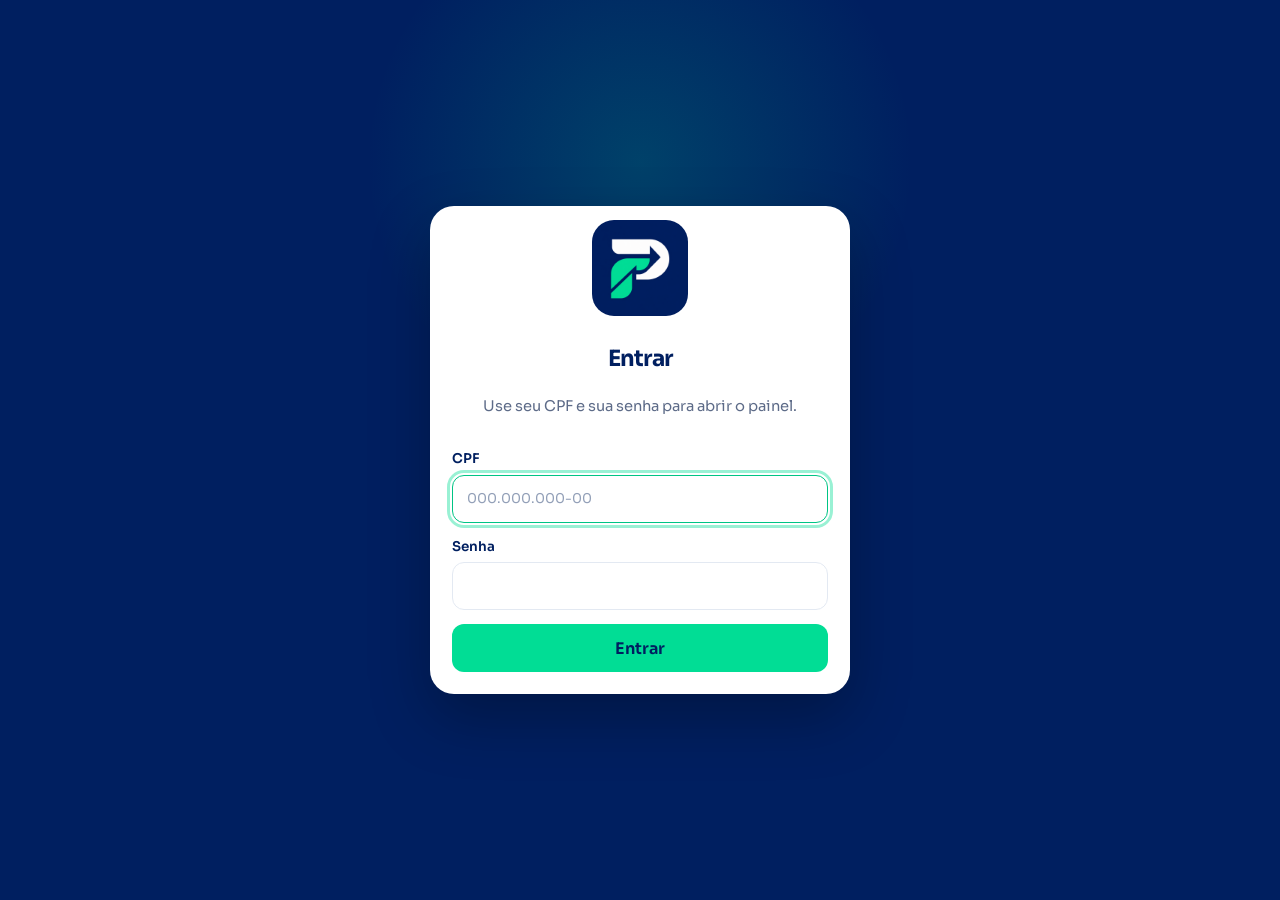
==== login.html @ 8d8ce46a "Exige login com CPF e senha antes de abrir o painel. Co-authored-by: Cursor <cursoragent@cursor.com>" ====
<!DOCTYPE html>
<html lang="pt-BR">
<head>
  <meta charset="UTF-8">
  <meta name="viewport" content="width=device-width, initial-scale=1, viewport-fit=cover">
  <meta name="theme-color" content="#001F60">
  <meta name="description" content="Entre com CPF e senha para acessar o profTech Financeiro.">
  <meta name="robots" content="noindex">
  <meta name="apple-mobile-web-app-capable" content="yes">
  <meta name="mobile-web-app-capable" content="yes">
  <meta name="apple-mobile-web-app-title" content="profTech">
  <title>Entrar · profTech Financeiro</title>
  <link rel="icon" href="assets/icons/favicon-32.png" sizes="32x32" type="image/png">
  <link rel="apple-touch-icon" href="assets/icons/apple-touch-icon.png">
  <link rel="manifest" href="manifest.json">
  <link rel="stylesheet" href="css/app.css?v=8">
</head>
<body class="pagina-login">
  <main class="login">
    <form class="login-card formulario" id="form-login" novalidate>
      <img class="login-marca" src="assets/emblema.png" alt="Emblema profTech">
      <h1 id="login-titulo">Entrar</h1>
      <p class="login-intro" id="login-intro">Use seu CPF e sua senha para abrir o painel.</p>

      <label class="campo">
        <span>CPF</span>
        <input id="login-cpf" name="cpf" inputmode="numeric" autocomplete="username" maxlength="14" placeholder="000.000.000-00" required>
      </label>

      <label class="campo">
        <span>Senha</span>
        <input id="login-senha" name="senha" type="password" autocomplete="current-password" maxlength="72" required>
      </label>

      <p class="erro" id="login-erro" role="alert" hidden></p>
      <button type="submit" class="principal" id="login-enviar">Entrar</button>
    </form>
  </main>
  <script src="js/login.js?v=8"></script>
</body>
</html>
---- css/app.css ----
@font-face {
  font-family: "Sora";
  font-style: normal;
  font-weight: 100 800;
  font-display: swap;
  src: url("../assets/fonts/sora-latin.woff2") format("woff2");
}

:root {
  --navy: #001f60;
  --navy-deep: #001448;
  --mint: #01dd95;
  --mint-ink: #007a52;
  --rose: #e11d48;
  --rose-ink: #be123c;
  --bg: #eef2f8;
  --card: #ffffff;
  --ink: #071533;
  --muted: #5d6b88;
  --line: #e3e9f2;
  --shadow: 0 14px 34px rgba(0, 31, 96, 0.08);
  --radius: 22px;
  --font: "Sora", "Segoe UI", sans-serif;
}

* { box-sizing: border-box; }

[hidden] { display: none !important; }

html { scroll-behavior: smooth; }

html:has(#splash) { overflow: hidden; }

body {
  margin: 0;
  min-height: 100vh;
  background: var(--bg);
  color: var(--ink);
  font-family: var(--font);
  font-size: 16px;
  line-height: 1.45;
}

button, input { font: inherit; color: inherit; }

button { cursor: pointer; }

img { display: block; max-width: 100%; }

::selection {
  background: var(--mint);
  color: var(--navy);
}

:focus-visible {
  outline: 3px solid var(--navy);
  outline-offset: 2px;
}

.topbar :focus-visible,
.splash :focus-visible,
.dialogo :focus-visible {
  outline-color: var(--mint);
}

.sr {
  position: absolute;
  width: 1px;
  height: 1px;
  padding: 0;
  margin: -1px;
  overflow: hidden;
  clip: rect(0, 0, 0, 0);
  white-space: nowrap;
  border: 0;
}

.pular {
  position: absolute;
  left: 12px;
  top: -48px;
  z-index: 90;
  background: #fff;
  color: var(--navy);
  padding: 8px 12px;
  border-radius: 10px;
  font-weight: 600;
  text-decoration: none;
}

.pular:focus { top: 12px; }

.splash {
  position: fixed;
  inset: 0;
  z-index: 80;
  display: flex;
  flex-direction: column;
  align-items: center;
  justify-content: center;
  padding: env(safe-area-inset-top) 24px env(safe-area-inset-bottom);
  background:
    radial-gradient(circle at 50% 42%, rgba(1, 221, 149, 0.16), transparent 26%),
    var(--navy);
  transition: opacity 0.45s ease, visibility 0.45s ease;
}

.splash.saindo {
  opacity: 0;
  visibility: hidden;
  pointer-events: none;
}

.splash-logo {
  width: min(280px, 70vw);
  height: auto;
  animation: surgir 0.5s ease both;
}

.splash-nome {
  margin: 22px 0 0;
  color: rgba(255, 255, 255, 0.88);
  font-size: 0.95rem;
  font-weight: 500;
  letter-spacing: 0.04em;
}

.loader {
  width: min(168px, 46vw);
  height: 4px;
  margin-top: 28px;
  border-radius: 99px;
  background: rgba(255, 255, 255, 0.16);
  overflow: hidden;
}

.loader span {
  display: block;
  width: 42%;
  height: 100%;
  border-radius: inherit;
  background: var(--mint);
  animation: carga 1.05s ease-in-out infinite;
}

.sem-js {
  position: relative;
  z-index: 81;
  margin: 0;
  padding: 18px;
  text-align: center;
  color: #fff;
}

@keyframes surgir {
  from { opacity: 0; transform: translateY(8px); }
  to { opacity: 1; transform: none; }
}

@keyframes carga {
  0% { transform: translateX(-120%); }
  100% { transform: translateX(280%); }
}

.topbar {
  position: relative;
  display: grid;
  grid-template-columns: 1fr auto;
  grid-template-areas:
    "marca instalar"
    "mes mes";
  gap: 12px 16px;
  align-items: center;
  padding: calc(14px + env(safe-area-inset-top)) 20px 16px;
  background:
    radial-gradient(900px 160px at 100% -20%, rgba(1, 221, 149, 0.2), transparent 46%),
    var(--navy);
  color: #fff;
}

.topbar::after {
  content: "";
  position: absolute;
  left: 0;
  right: 0;
  bottom: 0;
  height: 3px;
  background: var(--mint);
}

.marca {
  grid-area: marca;
  display: flex;
  align-items: center;
  gap: 12px;
  min-width: 0;
}

.marca img {
  width: 52px;
  height: 52px;
  flex: 0 0 auto;
  border-radius: 14px;
  background: var(--navy);
}

.marca h1 {
  margin: 0;
  font-size: clamp(1rem, 2.4vw, 1.35rem);
  font-weight: 600;
  letter-spacing: -0.03em;
  line-height: 1.15;
}

.marca p {
  margin: 3px 0 0;
  color: rgba(255, 255, 255, 0.72);
  font-size: 0.78rem;
}

.mes-nav {
  grid-area: mes;
  display: flex;
  align-items: center;
  justify-content: center;
  gap: 6px;
}

.mes-nav button {
  width: 44px;
  height: 44px;
  display: grid;
  place-items: center;
  border-radius: 12px;
  border: 1px solid rgba(255, 255, 255, 0.16);
  background: rgba(255, 255, 255, 0.06);
  color: #fff;
}

.mes-nav button:hover { background: rgba(255, 255, 255, 0.14); }

.mes-escolha {
  position: relative;
  min-width: 11.5rem;
  min-height: 44px;
  display: grid;
  place-items: center;
  padding: 0 8px;
  border-radius: 12px;
}

.mes-rotulo {
  font-weight: 600;
  text-align: center;
  pointer-events: none;
}

.mes-escolha input {
  position: absolute;
  inset: 0;
  width: 100%;
  height: 100%;
  opacity: 0;
  cursor: pointer;
  border: 0;
}

.mes-escolha:hover { background: rgba(255, 255, 255, 0.06); }

.mes-nav.claro button {
  border-color: var(--line);
  background: #f3f6fb;
  color: var(--navy);
}

.mes-nav.claro button:hover { background: #e7edf6; }

.mes-nav.claro .mes-rotulo { color: var(--navy); }

.mes-nav.claro .mes-escolha:hover { background: transparent; }

.abas {
  display: none;
  grid-area: abas;
  gap: 4px;
  padding: 4px;
  border-radius: 14px;
  background: rgba(255, 255, 255, 0.08);
}

.abas button {
  min-height: 40px;
  padding: 8px 14px;
  border: 0;
  border-radius: 10px;
  background: transparent;
  color: rgba(255, 255, 255, 0.78);
  font-weight: 650;
}

.abas button.ativo {
  background: var(--mint);
  color: var(--navy);
}

body.na-relatorio .topbar .mes-nav { display: none; }

.acoes-topo {
  grid-area: instalar;
  display: flex;
  justify-content: flex-end;
  align-items: center;
  gap: 8px;
}

.instalar {
  justify-self: end;
  min-height: 40px;
  padding: 8px 14px;
  border-radius: 999px;
  border: 1px solid rgba(1, 221, 149, 0.75);
  background: transparent;
  color: var(--mint);
  font-size: 0.86rem;
  font-weight: 600;
}

.instalar:hover,
.sair:hover { background: rgba(1, 221, 149, 0.12); }

.sair {
  min-height: 40px;
  padding: 8px 14px;
  border-radius: 999px;
  border: 1px solid rgba(255, 255, 255, 0.35);
  background: transparent;
  color: #fff;
  font-size: 0.86rem;
  font-weight: 600;
}

.pagina-login {
  min-height: 100vh;
  background:
    radial-gradient(circle at 50% 18%, rgba(1, 221, 149, 0.18), transparent 28%),
    var(--navy);
}

.login {
  min-height: 100vh;
  display: grid;
  place-items: center;
  padding: calc(24px + env(safe-area-inset-top)) 16px calc(24px + env(safe-area-inset-bottom));
}

.login-card {
  width: min(420px, 100%);
  padding: 28px 22px 22px;
  border-radius: 24px;
  background: #fff;
  box-shadow: 0 24px 60px rgba(0, 0, 0, 0.28);
}

.login-marca {
  width: 96px;
  height: auto;
  margin: 0 auto 12px;
  border-radius: 22px;
}

.login-card h1 {
  margin: 0;
  text-align: center;
  color: var(--navy);
  font-size: 1.4rem;
  letter-spacing: -0.03em;
}

.login-intro {
  margin: 8px 0 18px;
  text-align: center;
  color: var(--muted);
  font-size: 0.92rem;
}

.login-card .principal { width: 100%; }

.login-card .formulario { padding: 0; }

.conteudo {
  width: min(1120px, calc(100% - 32px));
  margin: 24px auto 12px;
}

.relatorio-comandos {
  display: flex;
  flex-wrap: wrap;
  align-items: flex-end;
  justify-content: space-between;
  gap: 16px;
  margin-bottom: 16px;
}

.relatorio-comandos h2 {
  margin: 0;
  font-size: 1.35rem;
  letter-spacing: -0.03em;
}

.relatorio-intro {
  margin: 6px 0 0;
  color: var(--muted);
}

.relatorio-ferramentas {
  display: flex;
  flex-wrap: wrap;
  align-items: center;
  gap: 10px;
}

.item.leitura {
  grid-template-areas: "corpo valor";
}

.menu-baixo {
  display: none;
}

.resumo {
  display: grid;
  gap: 12px;
}

.stat {
  display: grid;
  grid-template-columns: 1fr auto;
  grid-template-areas:
    "rotulo valor"
    "qtd valor";
  align-items: center;
  gap: 2px 12px;
  min-height: 84px;
  padding: 16px 18px;
  background: var(--card);
  border-radius: 18px;
  box-shadow: var(--shadow);
}

.stat-rotulo {
  grid-area: rotulo;
  color: var(--muted);
  font-size: 0.78rem;
  font-weight: 600;
  letter-spacing: 0.08em;
  text-transform: uppercase;
}

.stat strong {
  grid-area: valor;
  font-size: clamp(1.25rem, 2.5vw, 1.7rem);
  font-weight: 650;
  letter-spacing: -0.04em;
  font-variant-numeric: tabular-nums;
  text-align: right;
}

.stat small {
  grid-area: qtd;
  color: var(--muted);
  font-size: 0.8rem;
}

.stat.ganhei strong { color: var(--mint-ink); }
.stat.falta strong { color: #9a6700; }
.stat.falta.tem-atraso strong { color: var(--rose-ink); }
.stat.previsao strong { color: var(--navy); }
.stat.gastei strong { color: var(--rose-ink); }

.stat.sobrou {
  background: var(--navy);
  color: #fff;
}

.stat.sobrou .stat-rotulo,
.stat.sobrou small { color: rgba(255, 255, 255, 0.72); }

.stat.sobrou strong { color: var(--mint); text-align: right; }

.stat.sobrou.negativo strong { color: #ffb3c0; }

.painel {
  display: grid;
  gap: 16px;
  margin-top: 16px;
}

.coluna-listas {
  display: grid;
  gap: 16px;
  align-content: start;
}

.grupo-opcao {
  margin: 0;
  padding: 0;
  border: 0;
}

.grupo-opcao legend {
  margin-bottom: 6px;
  padding: 0;
  color: var(--muted);
  font-size: 0.78rem;
  font-weight: 650;
}

.dica {
  margin: 0;
  color: var(--muted);
  font-size: 0.82rem;
}

.dica-lista {
  padding: 0 22px 8px;
}

.cartao {
  background: var(--card);
  border-radius: var(--radius);
  box-shadow: var(--shadow);
}

.cartao-topo {
  display: flex;
  align-items: baseline;
  justify-content: space-between;
  gap: 12px;
  padding: 20px 22px 4px;
}

.cartao-topo h2 {
  margin: 0;
  font-size: 1.08rem;
  letter-spacing: -0.03em;
}

.contagem {
  color: var(--muted);
  font-size: 0.8rem;
  font-weight: 600;
}

.formulario {
  display: grid;
  gap: 14px;
  padding: 14px 22px 22px;
}

.tipos {
  display: grid;
  grid-template-columns: 1fr 1fr;
  gap: 8px;
  padding: 5px;
  border-radius: 14px;
  background: #f3f6fb;
}

.tipos label {
  position: relative;
  display: grid;
  place-items: center;
  min-height: 44px;
  border-radius: 10px;
  color: var(--muted);
  font-weight: 600;
  cursor: pointer;
}

.tipos input {
  position: absolute;
  opacity: 0;
  inset: 0;
}

.tipos label:has(input[value="entrada"]:checked) {
  background: var(--mint);
  color: var(--navy);
}

.tipos label:has(input[value="saida"]:checked) {
  background: var(--rose);
  color: #fff;
}

.tipos label:focus-within {
  outline: 3px solid var(--navy);
  outline-offset: 2px;
}

.campo {
  display: grid;
  gap: 6px;
  color: var(--navy);
  font-size: 0.84rem;
  font-weight: 600;
}

.campo input {
  width: 100%;
  min-height: 48px;
  padding: 12px 14px;
  border: 1.5px solid var(--line);
  border-radius: 12px;
  background: #fff;
  color: var(--ink);
  font-weight: 500;
}

.campo input::placeholder { color: #93a0b8; font-weight: 400; }

.campo input:focus {
  border-color: #00c484;
  outline: 3px solid rgba(1, 221, 149, 0.4);
}

.valor-box {
  display: flex;
  align-items: center;
  gap: 8px;
  min-height: 48px;
  padding: 0 14px;
  border: 1.5px solid var(--line);
  border-radius: 12px;
  background: #fff;
}

.valor-box:focus-within {
  border-color: #00c484;
  outline: 3px solid rgba(1, 221, 149, 0.4);
}

.valor-box span {
  color: var(--muted);
  font-weight: 650;
}

.valor-box input {
  min-height: 46px;
  padding: 12px 0;
  border: 0;
  outline: none;
  background: transparent;
}

.valor-box input:focus { outline: none; }

.erro {
  margin: 0;
  color: var(--rose-ink);
  font-size: 0.86rem;
  font-weight: 600;
}

.form-acoes {
  display: flex;
  flex-wrap: wrap;
  gap: 10px;
}

.principal,
.secundario,
.perigo {
  min-height: 48px;
  padding: 12px 18px;
  border-radius: 12px;
  border: 0;
  font-weight: 650;
}

.principal {
  background: var(--mint);
  color: var(--navy);
}

.formulario.saida .principal {
  background: var(--rose);
  color: #fff;
}

.principal:hover { filter: brightness(0.97); }

.secundario {
  background: #f3f6fb;
  color: var(--navy);
}

.perigo {
  background: var(--rose);
  color: #fff;
}

.vazio {
  padding: 28px 22px 32px;
  text-align: center;
  color: var(--muted);
}

.vazio img {
  width: 72px;
  height: 72px;
  margin: 0 auto 12px;
  border-radius: 18px;
}

.vazio p { margin: 0; color: var(--ink); font-weight: 600; }

.vazio-sub {
  margin-top: 6px !important;
  color: var(--muted) !important;
  font-weight: 400 !important;
  font-size: 0.9rem;
}

.lista {
  list-style: none;
  margin: 0;
  padding: 4px 22px 12px;
}

.dia {
  margin: 0;
  padding: 16px 0 0;
  color: var(--muted);
  font-size: 0.78rem;
  font-weight: 650;
  letter-spacing: 0.02em;
}

.item {
  display: grid;
  grid-template-columns: minmax(0, 1fr) auto;
  grid-template-areas:
    "corpo valor"
    "acoes acoes";
  gap: 4px 12px;
  align-items: center;
  padding: 12px 0 14px;
  border-bottom: 1px solid var(--line);
}

.lista .item:last-child { border-bottom: 0; }

.item-corpo { grid-area: corpo; min-width: 0; }

.item-desc {
  margin: 0;
  font-weight: 600;
  overflow-wrap: anywhere;
}

.item-meta {
  display: flex;
  flex-wrap: wrap;
  gap: 6px;
  margin: 6px 0 0;
}

.selo {
  display: inline-flex;
  align-items: center;
  padding: 3px 8px;
  border-radius: 999px;
  font-size: 0.75rem;
  font-weight: 650;
}

.selo.entrada {
  background: rgba(1, 221, 149, 0.18);
  color: var(--mint-ink);
}

.selo.saida,
.selo.atraso {
  background: rgba(225, 29, 72, 0.1);
  color: var(--rose-ink);
}

.selo.pendente {
  background: rgba(154, 103, 0, 0.14);
  color: #9a6700;
}

.selo.pago {
  background: rgba(1, 221, 149, 0.18);
  color: var(--mint-ink);
}

.selo.neutro {
  background: #f3f6fb;
  color: var(--navy);
}

.item-valor {
  grid-area: valor;
  margin: 0;
  font-weight: 650;
  font-variant-numeric: tabular-nums;
  white-space: nowrap;
  text-align: right;
}

.item-valor.entrada { color: var(--mint-ink); }
.item-valor.saida { color: var(--rose-ink); }

.item-acoes {
  grid-area: acoes;
  display: flex;
  gap: 4px;
}

.acao {
  min-height: 40px;
  padding: 8px 10px;
  border: 0;
  border-radius: 10px;
  background: transparent;
  color: var(--navy);
  font-weight: 650;
}

.acao:hover { background: #f3f6fb; }

.acao-excluir { color: var(--rose-ink); }

.rodape {
  width: min(1120px, calc(100% - 32px));
  margin: 8px auto calc(28px + env(safe-area-inset-bottom));
  color: var(--muted);
  font-size: 0.82rem;
}

.rodape p { margin: 0 0 6px; }

.toast {
  position: fixed;
  left: 50%;
  bottom: calc(18px + env(safe-area-inset-bottom));
  z-index: 40;
  max-width: calc(100% - 32px);
  padding: 12px 16px;
  border-radius: 999px;
  background: var(--navy);
  color: #fff;
  font-weight: 600;
  box-shadow: var(--shadow);
  opacity: 0;
  pointer-events: none;
  transform: translateX(-50%) translateY(10px);
  transition: opacity 0.25s ease, transform 0.25s ease;
}

.toast.visivel {
  opacity: 1;
  transform: translateX(-50%) translateY(0);
}

.dialogo {
  width: min(420px, calc(100% - 32px));
  padding: 22px;
  border: 0;
  border-radius: 20px;
  color: var(--ink);
  box-shadow: var(--shadow);
}

.dialogo::backdrop { background: rgba(0, 20, 60, 0.55); }

.dialogo h3 {
  margin: 0 0 8px;
  letter-spacing: -0.03em;
}

.dialogo p {
  margin: 0 0 18px;
  overflow-wrap: anywhere;
}

.dialogo-acoes {
  display: flex;
  justify-content: flex-end;
  gap: 10px;
}

@media (max-width: 899px) {
  .app { padding-bottom: calc(74px + env(safe-area-inset-bottom)); }

  .rodape { margin-bottom: 8px; }

  .toast { bottom: calc(84px + env(safe-area-inset-bottom)); }

  .menu-baixo {
    position: fixed;
    left: 0;
    right: 0;
    bottom: 0;
    z-index: 30;
    display: grid;
    grid-template-columns: 1fr 1fr;
    gap: 4px;
    padding: 6px 10px calc(8px + env(safe-area-inset-bottom));
    background: #fff;
    border-top: 1px solid var(--line);
    box-shadow: 0 -10px 28px rgba(0, 31, 96, 0.08);
  }

  .menu-baixo button {
    display: flex;
    flex-direction: column;
    align-items: center;
    justify-content: center;
    gap: 2px;
    min-height: 52px;
    border: 0;
    border-radius: 14px;
    background: transparent;
    color: var(--muted);
    font-size: 0.72rem;
    font-weight: 650;
  }

  .menu-baixo button.ativo {
    color: var(--navy);
    background: rgba(1, 221, 149, 0.16);
  }
}

@media (max-width: 560px) {
  .marca p { display: none; }
  .marca img { width: 46px; height: 46px; }
}

@media (min-width: 720px) {
  .resumo {
    grid-template-columns: 1fr 1fr;
    gap: 16px;
  }

  .stat.sobrou { grid-column: 1 / -1; }

  .stat {
    grid-template-columns: 1fr;
    grid-template-areas:
      "rotulo"
      "valor"
      "qtd";
    align-items: start;
    min-height: 156px;
    padding: 22px;
  }

  .stat strong {
    margin-top: 14px;
    font-size: clamp(1.55rem, 2vw, 2rem);
    text-align: left;
  }

  .stat.sobrou strong { text-align: left; }

  .item {
    grid-template-columns: minmax(0, 1fr) auto auto;
    grid-template-areas: "corpo valor acoes";
    gap: 12px;
  }

  .item.leitura {
    grid-template-columns: minmax(0, 1fr) auto;
    grid-template-areas: "corpo valor";
  }
}

@media (min-width: 1100px) {
  .resumo { grid-template-columns: repeat(5, minmax(0, 1fr)); }

  .stat.sobrou { grid-column: auto; }

  .stat {
    min-height: 138px;
    padding: 16px;
  }

  .stat strong {
    margin-top: 10px;
    font-size: 1.15rem;
  }
}

@media (min-width: 900px) {
  .topbar {
    grid-template-columns: 1fr auto auto auto;
    grid-template-areas: "marca abas mes instalar";
    padding-inline: 28px;
  }

  .abas { display: flex; }

  .conteudo { margin-top: 32px; }

  .painel {
    grid-template-columns: 380px minmax(0, 1fr);
    align-items: start;
    gap: 20px;
    margin-top: 20px;
  }

  .form-cartao { position: sticky; top: 16px; }
}

@media (prefers-reduced-motion: reduce) {
  html { scroll-behavior: auto; }
  .splash,
  .toast,
  .loader span,
  .splash-logo {
    animation: none;
    transition: none;
  }
  .loader span { width: 100%; transform: none; }
}

@media print {
  .splash,
  .login,
  .form-cartao,
  .acoes-topo,
  .instalar,
  .item-acoes,
  .mes-nav button,
  .toast,
  .pular,
  .rodape,
  .menu-baixo,
  .abas,
  #imprimir { display: none !important; }

  body.imprimir-relatorio #aba-lancamentos { display: none !important; }

  body.imprimir-relatorio #aba-relatorios { display: block !important; }

  .app { padding-bottom: 0 !important; }

  .topbar {
    position: static;
    color: #000;
    background: #fff;
  }

  .marca p,
  .mes-rotulo { color: #000; }

  body { background: #fff; }

  .stat,
  .cartao { box-shadow: none; border: 1px solid #ccc; }

  .stat.sobrou {
    background: #fff;
    color: #000;
  }

  .stat.sobrou .stat-rotulo,
  .stat.sobrou small,
  .stat.sobrou strong { color: #000; }
}
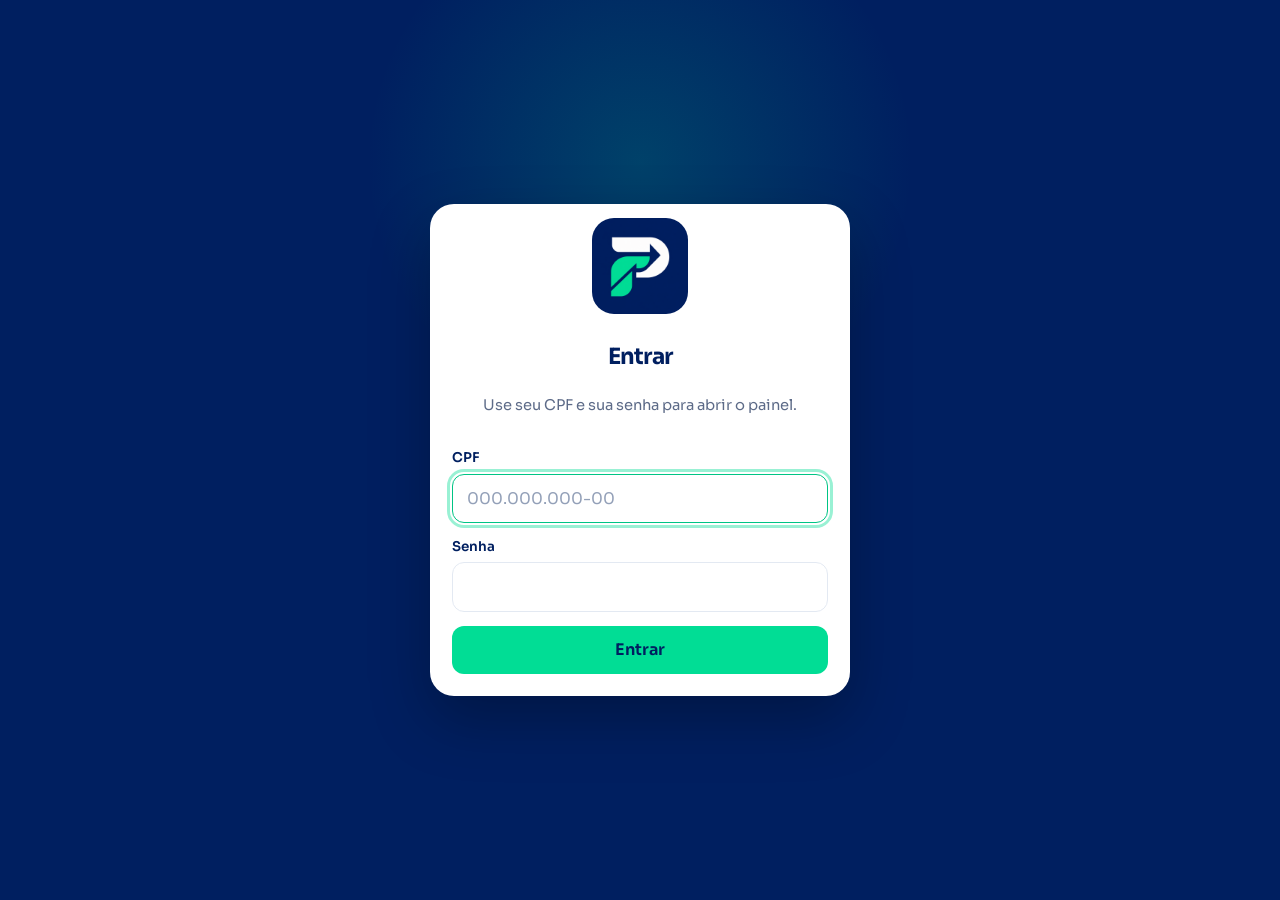
==== commit 81ed874a: "Deixa o celular sem zoom, com o botão de lançamento só no ícone, e separa entradas e saídas no relat" ====
--- a/login.html
+++ b/login.html
@@ -2,7 +2,7 @@
 <html lang="pt-BR">
 <head>
   <meta charset="UTF-8">
-  <meta name="viewport" content="width=device-width, initial-scale=1, viewport-fit=cover">
+  <meta name="viewport" content="width=device-width, initial-scale=1, maximum-scale=1, user-scalable=no, viewport-fit=cover">
   <meta name="theme-color" content="#001F60">
   <meta name="description" content="Entre com CPF e senha para acessar o profTech Financeiro.">
   <meta name="robots" content="noindex">
@@ -13,7 +13,7 @@
   <link rel="icon" href="assets/icons/favicon-32.png" sizes="32x32" type="image/png">
   <link rel="apple-touch-icon" href="assets/icons/apple-touch-icon.png">
   <link rel="manifest" href="manifest.json">
-  <link rel="stylesheet" href="css/app.css?v=8">
+  <link rel="stylesheet" href="css/app.css?v=10">
 </head>
 <body class="pagina-login">
   <main class="login">
@@ -36,6 +36,6 @@
       <button type="submit" class="principal" id="login-enviar">Entrar</button>
     </form>
   </main>
-  <script src="js/login.js?v=8"></script>
+  <script src="js/login.js?v=9"></script>
 </body>
 </html>
--- a/css/app.css
+++ b/css/app.css
@@ -27,7 +27,7 @@
 
 [hidden] { display: none !important; }
 
-html { scroll-behavior: smooth; }
+html { scroll-behavior: smooth; touch-action: manipulation; }
 
 html:has(#splash) { overflow: hidden; }
 
@@ -41,7 +41,7 @@
   line-height: 1.45;
 }
 
-button, input { font: inherit; color: inherit; }
+button, input { font: inherit; color: inherit; font-size: 16px; }
 
 button { cursor: pointer; }
 
@@ -493,6 +493,11 @@
   display: grid;
   gap: 16px;
   margin-top: 16px;
+}
+
+.abrir-lancamento,
+.fechar-modal {
+  display: none;
 }
 
 .coluna-listas {
@@ -886,6 +891,10 @@
   overflow-wrap: anywhere;
 }
 
+.lista-entradas h2 { color: var(--mint-ink); }
+
+.lista-saidas h2 { color: var(--rose); }
+
 .dialogo-acoes {
   display: flex;
   justify-content: flex-end;
@@ -893,6 +902,51 @@
 }
 
 @media (max-width: 899px) {
+  .abrir-lancamento {
+    display: grid;
+    place-items: center;
+    position: fixed;
+    right: 16px;
+    bottom: calc(86px + env(safe-area-inset-bottom));
+    z-index: 40;
+    width: 58px;
+    height: 58px;
+    padding: 0;
+    border: 0;
+    border-radius: 50%;
+    background: var(--mint);
+    color: var(--navy);
+    box-shadow: 0 12px 28px rgba(0, 31, 96, 0.28);
+  }
+
+  .fechar-modal {
+    display: inline-flex;
+    align-items: center;
+    min-height: 36px;
+    padding: 6px 12px;
+    border: 0;
+    border-radius: 999px;
+    background: #f3f6fb;
+    color: var(--navy);
+    font-size: 0.82rem;
+    font-weight: 700;
+  }
+
+  .modal-lancamento {
+    width: min(440px, calc(100% - 20px));
+    max-height: calc(100dvh - 24px);
+    padding: 0;
+    border: 0;
+    border-radius: 22px;
+    background: transparent;
+    color: inherit;
+    overflow: auto;
+  }
+
+  .modal-lancamento::backdrop {
+    background: rgba(0, 20, 60, 0.55);
+  }
+
   .app { padding-bottom: calc(74px + env(safe-area-inset-bottom)); }
 
   .rodape { margin-bottom: 8px; }
@@ -1014,6 +1068,20 @@
   }
 
   .form-cartao { position: sticky; top: 16px; }
+
+  dialog.modal-lancamento {
+    display: block;
+    position: static;
+    width: auto;
+    max-width: none;
+    max-height: none;
+    margin: 0;
+    padding: 0;
+    border: 0;
+    background: transparent;
+    overflow: visible;
+    color: inherit;
+  }
 }
 
 @media (prefers-reduced-motion: reduce) {
@@ -1032,6 +1100,8 @@
   .splash,
   .login,
   .form-cartao,
+  .abrir-lancamento,
+  .fechar-modal,
   .acoes-topo,
   .instalar,
   .item-acoes,
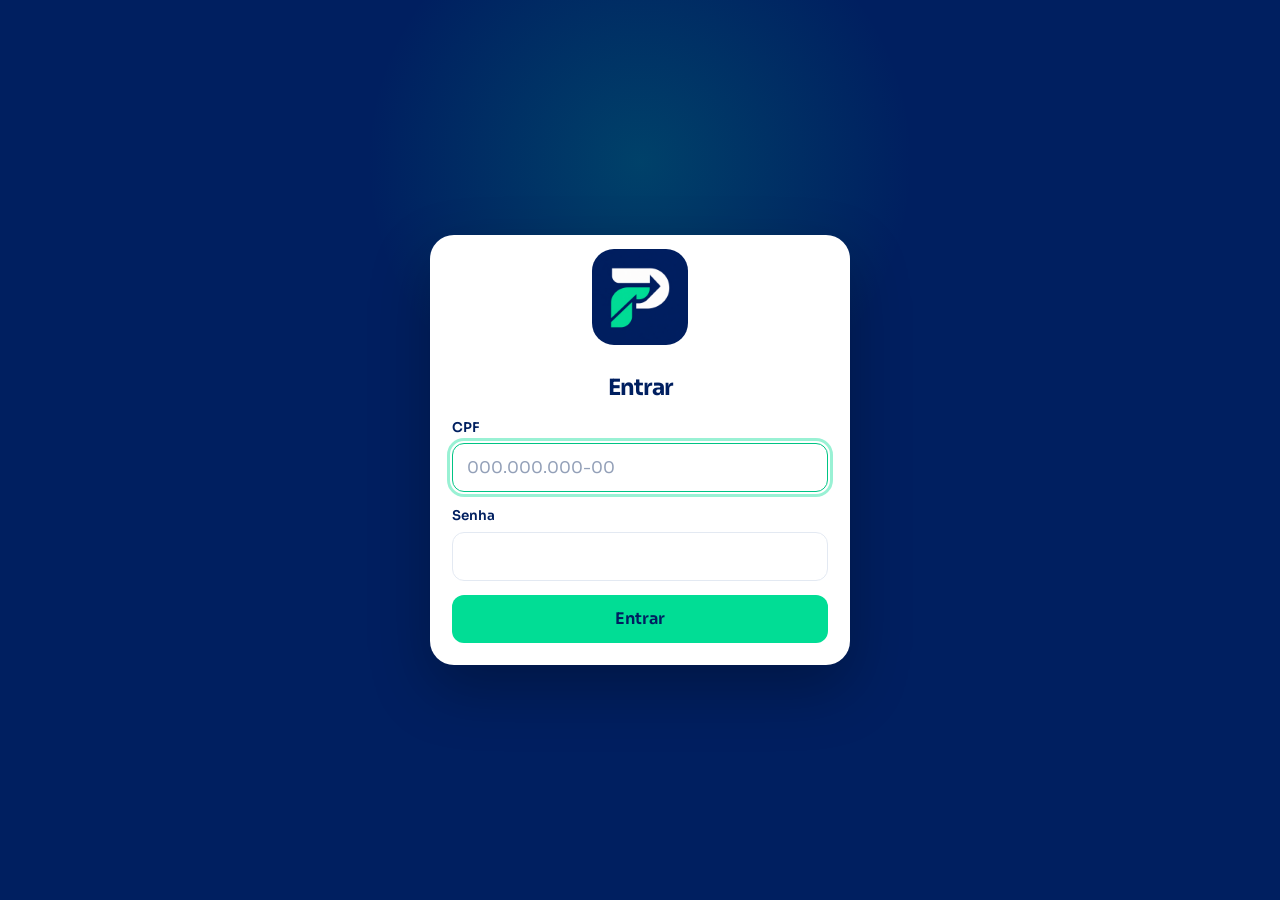
==== commit 9761b07a: "Organiza o menu, vincula clientes aos lançamentos e separa entradas e saídas no relatório. Co-author" ====
--- a/login.html
+++ b/login.html
@@ -13,14 +13,13 @@
   <link rel="icon" href="assets/icons/favicon-32.png" sizes="32x32" type="image/png">
   <link rel="apple-touch-icon" href="assets/icons/apple-touch-icon.png">
   <link rel="manifest" href="manifest.json">
-  <link rel="stylesheet" href="css/app.css?v=10">
+  <link rel="stylesheet" href="css/app.css?v=21">
 </head>
 <body class="pagina-login">
   <main class="login">
     <form class="login-card formulario" id="form-login" novalidate>
       <img class="login-marca" src="assets/emblema.png" alt="Emblema profTech">
       <h1 id="login-titulo">Entrar</h1>
-      <p class="login-intro" id="login-intro">Use seu CPF e sua senha para abrir o painel.</p>
 
       <label class="campo">
         <span>CPF</span>
@@ -36,6 +35,7 @@
       <button type="submit" class="principal" id="login-enviar">Entrar</button>
     </form>
   </main>
+  <script src="js/atualizar.js?v=1"></script>
   <script src="js/login.js?v=9"></script>
 </body>
 </html>
--- a/css/app.css
+++ b/css/app.css
@@ -303,7 +303,7 @@
   color: var(--navy);
 }
 
-body.na-relatorio .topbar .mes-nav { display: none; }
+body.sem-mes .topbar .mes-nav { display: none; }
 
 .acoes-topo {
   grid-area: instalar;
@@ -376,13 +376,6 @@
   letter-spacing: -0.03em;
 }
 
-.login-intro {
-  margin: 8px 0 18px;
-  text-align: center;
-  color: var(--muted);
-  font-size: 0.92rem;
-}
-
 .login-card .principal { width: 100%; }
 
 .login-card .formulario { padding: 0; }
@@ -407,11 +400,6 @@
   letter-spacing: -0.03em;
 }
 
-.relatorio-intro {
-  margin: 6px 0 0;
-  color: var(--muted);
-}
-
 .relatorio-ferramentas {
   display: flex;
   flex-wrap: wrap;
@@ -423,9 +411,171 @@
   grid-template-areas: "corpo valor";
 }
 
-.menu-baixo {
+.menu-lateral {
+  position: fixed;
+  left: 0;
+  right: 0;
+  bottom: 0;
+  z-index: 30;
+  background: #fff;
+  border-top: 1px solid var(--line);
+  box-shadow: 0 -10px 28px rgba(0, 31, 96, 0.08);
+  padding: 6px 8px calc(8px + env(safe-area-inset-bottom));
+}
+
+.marca-lateral { display: none; }
+
+.menu-principal {
+  display: flex;
+  gap: 4px;
+  overflow-x: auto;
+  scrollbar-width: none;
+}
+
+.menu-principal::-webkit-scrollbar { display: none; }
+
+.menu-principal button {
+  flex: 0 0 86px;
+  display: flex;
+  flex-direction: column;
+  align-items: center;
+  justify-content: center;
+  gap: 2px;
+  min-height: 52px;
+  padding: 4px;
+  border: 0;
+  border-radius: 14px;
+  background: transparent;
+  color: var(--muted);
+  font-size: 0.72rem;
+  font-weight: 650;
+  line-height: 1.15;
+  text-align: center;
+}
+
+.menu-principal button.ativo {
+  color: var(--navy);
+  background: rgba(1, 221, 149, 0.16);
+}
+
+.menu-principal .item-sair { display: none; }
+
+.abrir-menu,
+.fechar-menu {
   display: none;
-}
+  place-items: center;
+  width: 44px;
+  height: 44px;
+  padding: 0;
+  border-radius: 12px;
+  border: 1px solid rgba(255, 255, 255, 0.16);
+  background: rgba(255, 255, 255, 0.06);
+  color: #fff;
+}
+
+.abrir-menu { grid-area: menu; }
+
+.lista-comandos {
+  display: flex;
+  flex-wrap: wrap;
+  align-items: center;
+  justify-content: space-between;
+  gap: 10px;
+  padding: 16px 18px 0;
+}
+
+.filtros {
+  display: flex;
+  flex-wrap: wrap;
+  gap: 8px;
+}
+
+.filtros select {
+  min-height: 42px;
+  padding: 0 12px;
+  border: 1px solid var(--line);
+  border-radius: 12px;
+  background: #f3f6fb;
+  color: var(--navy);
+  font: inherit;
+  font-size: 16px;
+  font-weight: 650;
+}
+
+.abrir-desk {
+  display: none;
+  align-items: center;
+  min-height: 42px;
+  padding: 0 16px;
+  border: 0;
+  border-radius: 12px;
+  background: var(--mint);
+  color: var(--navy);
+  font-weight: 700;
+}
+
+.busca-cliente {
+  flex: 1;
+  min-width: min(100%, 220px);
+}
+
+.busca-cliente input {
+  width: 100%;
+  min-height: 42px;
+  padding: 0 12px;
+  border: 1px solid var(--line);
+  border-radius: 12px;
+  background: #f3f6fb;
+  color: var(--navy);
+  font: inherit;
+  font-size: 16px;
+}
+
+.abrir-cliente {
+  display: inline-flex;
+  align-items: center;
+  justify-content: center;
+  min-height: 42px;
+  padding: 0 16px;
+  border: 0;
+  border-radius: 12px;
+  background: var(--mint);
+  color: var(--navy);
+  font-weight: 700;
+  white-space: nowrap;
+}
+
+.fechar-modal {
+  display: inline-flex;
+  align-items: center;
+  min-height: 36px;
+  padding: 6px 12px;
+  border: 0;
+  border-radius: 999px;
+  background: #f3f6fb;
+  color: var(--navy);
+  font-size: 0.82rem;
+  font-weight: 700;
+}
+
+.modal-lancamento {
+  width: min(440px, calc(100% - 20px));
+  max-height: calc(100dvh - 24px);
+  padding: 0;
+  border: 0;
+  border-radius: 22px;
+  background: transparent;
+  color: inherit;
+  overflow: auto;
+}
+
+.modal-lancamento::backdrop {
+  background: rgba(0, 20, 60, 0.55);
+}
+
+.app { padding-bottom: calc(74px + env(safe-area-inset-bottom)); }
+
+.toast { bottom: calc(84px + env(safe-area-inset-bottom)); }
 
 .resumo {
   display: grid;
@@ -489,14 +639,15 @@
 
 .stat.sobrou.negativo strong { color: #ffb3c0; }
 
-.painel {
-  display: grid;
-  gap: 16px;
-  margin-top: 16px;
-}
-
-.abrir-lancamento,
-.fechar-modal {
+.item-cliente {
+  margin: 2px 0 0;
+  color: var(--navy);
+  font-size: 0.84rem;
+  font-weight: 650;
+}
+
+
+.abrir-lancamento {
   display: none;
 }
 
@@ -518,16 +669,6 @@
   color: var(--muted);
   font-size: 0.78rem;
   font-weight: 650;
-}
-
-.dica {
-  margin: 0;
-  color: var(--muted);
-  font-size: 0.82rem;
-}
-
-.dica-lista {
-  padding: 0 22px 8px;
 }
 
 .cartao {
@@ -611,7 +752,8 @@
   font-weight: 600;
 }
 
-.campo input {
+.campo input,
+.campo select {
   width: 100%;
   min-height: 48px;
   padding: 12px 14px;
@@ -624,7 +766,8 @@
 
 .campo input::placeholder { color: #93a0b8; font-weight: 400; }
 
-.campo input:focus {
+.campo input:focus,
+.campo select:focus {
   border-color: #00c484;
   outline: 3px solid rgba(1, 221, 149, 0.4);
 }
@@ -720,13 +863,6 @@
 
 .vazio p { margin: 0; color: var(--ink); font-weight: 600; }
 
-.vazio-sub {
-  margin-top: 6px !important;
-  color: var(--muted) !important;
-  font-weight: 400 !important;
-  font-size: 0.9rem;
-}
-
 .lista {
   list-style: none;
   margin: 0;
@@ -837,15 +973,6 @@
 .acao:hover { background: #f3f6fb; }
 
 .acao-excluir { color: var(--rose-ink); }
-
-.rodape {
-  width: min(1120px, calc(100% - 32px));
-  margin: 8px auto calc(28px + env(safe-area-inset-bottom));
-  color: var(--muted);
-  font-size: 0.82rem;
-}
-
-.rodape p { margin: 0 0 6px; }
 
 .toast {
   position: fixed;
@@ -891,6 +1018,58 @@
   overflow-wrap: anywhere;
 }
 
+.puxar {
+  position: fixed;
+  z-index: 90;
+  top: calc(12px + env(safe-area-inset-top));
+  left: 50%;
+  transform: translateX(-50%);
+  display: flex;
+  align-items: center;
+  margin: 0;
+  padding: 8px 14px;
+  border-radius: 999px;
+  background: #fff;
+  color: var(--navy);
+  font-size: 0.9rem;
+  font-weight: 700;
+  line-height: 1.2;
+  pointer-events: none;
+  box-shadow: 0 10px 24px rgba(0, 31, 96, 0.22);
+}
+
+.puxar.pronto { background: var(--mint); }
+
+.filtro-relatorio {
+  display: grid;
+  grid-template-columns: 1fr 1fr;
+  gap: 10px;
+  margin: 16px 0;
+}
+
+.filtro-relatorio button {
+  min-height: 48px;
+  padding: 10px 16px;
+  border: 1px solid var(--line);
+  border-radius: 14px;
+  background: #fff;
+  color: var(--navy);
+  font-weight: 700;
+}
+
+.filtro-relatorio button.ativo {
+  border-color: transparent;
+  background: var(--mint);
+  color: var(--navy);
+}
+
+#rel-filtro-saida.ativo {
+  background: var(--rose);
+  color: #fff;
+}
+
+.filtro-oculto { display: none; }
+
 .lista-entradas h2 { color: var(--mint-ink); }
 
 .lista-saidas h2 { color: var(--rose); }
@@ -918,75 +1097,6 @@
     color: var(--navy);
     box-shadow: 0 12px 28px rgba(0, 31, 96, 0.28);
   }
-
-  .fechar-modal {
-    display: inline-flex;
-    align-items: center;
-    min-height: 36px;
-    padding: 6px 12px;
-    border: 0;
-    border-radius: 999px;
-    background: #f3f6fb;
-    color: var(--navy);
-    font-size: 0.82rem;
-    font-weight: 700;
-  }
-
-  .modal-lancamento {
-    width: min(440px, calc(100% - 20px));
-    max-height: calc(100dvh - 24px);
-    padding: 0;
-    border: 0;
-    border-radius: 22px;
-    background: transparent;
-    color: inherit;
-    overflow: auto;
-  }
-
-  .modal-lancamento::backdrop {
-    background: rgba(0, 20, 60, 0.55);
-  }
-
-  .app { padding-bottom: calc(74px + env(safe-area-inset-bottom)); }
-
-  .rodape { margin-bottom: 8px; }
-
-  .toast { bottom: calc(84px + env(safe-area-inset-bottom)); }
-
-  .menu-baixo {
-    position: fixed;
-    left: 0;
-    right: 0;
-    bottom: 0;
-    z-index: 30;
-    display: grid;
-    grid-template-columns: 1fr 1fr;
-    gap: 4px;
-    padding: 6px 10px calc(8px + env(safe-area-inset-bottom));
-    background: #fff;
-    border-top: 1px solid var(--line);
-    box-shadow: 0 -10px 28px rgba(0, 31, 96, 0.08);
-  }
-
-  .menu-baixo button {
-    display: flex;
-    flex-direction: column;
-    align-items: center;
-    justify-content: center;
-    gap: 2px;
-    min-height: 52px;
-    border: 0;
-    border-radius: 14px;
-    background: transparent;
-    color: var(--muted);
-    font-size: 0.72rem;
-    font-weight: 650;
-  }
-
-  .menu-baixo button.ativo {
-    color: var(--navy);
-    background: rgba(1, 221, 149, 0.16);
-  }
 }
 
 @media (max-width: 560px) {
@@ -1050,38 +1160,142 @@
 }
 
 @media (min-width: 900px) {
+  .app {
+    display: flex;
+    flex-direction: column;
+    min-height: 100vh;
+    padding-bottom: 0;
+  }
+
+  .corpo {
+    display: flex;
+    flex: 1;
+    min-width: 0;
+  }
+
+  .miolo {
+    flex: 1;
+    min-width: 0;
+    margin-left: 240px;
+  }
+
+  .toast { bottom: 24px; }
+
   .topbar {
-    grid-template-columns: 1fr auto auto auto;
-    grid-template-areas: "marca abas mes instalar";
+    position: sticky;
+    top: 0;
+    z-index: 50;
+    grid-template-columns: 1fr auto auto;
+    grid-template-areas: "marca mes instalar";
     padding-inline: 28px;
   }
 
-  .abas { display: flex; }
+  .menu-lateral {
+    position: fixed;
+    top: var(--topo, 88px);
+    right: auto;
+    bottom: 0;
+    width: 240px;
+    display: flex;
+    flex-direction: column;
+    align-items: stretch;
+    gap: 8px;
+    padding: 12px 12px 16px;
+    border-top: 0;
+    box-shadow: none;
+    background: var(--navy);
+    color: #fff;
+  }
+
+  .fechar-menu {
+    display: grid;
+    align-self: flex-end;
+  }
+
+  body.menu-fechado .menu-lateral {
+    width: 76px;
+    align-items: center;
+    padding: 12px 8px 16px;
+  }
+
+  body.menu-fechado .miolo { margin-left: 76px; }
+
+  body.menu-fechado .fechar-menu { align-self: center; }
+
+  .menu-principal {
+    flex: 1;
+    flex-direction: column;
+    align-items: stretch;
+    gap: 6px;
+    width: 100%;
+    overflow: visible;
+  }
+
+  .menu-principal button {
+    position: relative;
+    flex: 0 0 auto;
+    flex-direction: row;
+    width: 100%;
+    height: auto;
+    min-height: 44px;
+    padding: 0 12px;
+    justify-content: flex-start;
+    gap: 12px;
+    border-radius: 14px;
+    color: rgba(255, 255, 255, 0.82);
+    font-size: 0.92rem;
+  }
+
+  .menu-principal button span {
+    white-space: nowrap;
+  }
+
+  body.menu-fechado .menu-principal { align-items: center; }
+
+  body.menu-fechado .menu-principal button {
+    width: 48px;
+    height: 48px;
+    min-height: 48px;
+    padding: 0;
+    justify-content: center;
+    gap: 0;
+  }
+
+  body.menu-fechado .menu-principal button span {
+    position: absolute;
+    width: 1px;
+    height: 1px;
+    padding: 0;
+    margin: -1px;
+    overflow: hidden;
+    clip: rect(0, 0, 0, 0);
+    white-space: nowrap;
+    border: 0;
+  }
+
+  .menu-principal button.ativo {
+    background: var(--mint);
+    color: var(--navy);
+  }
+
+  .menu-principal .item-sair {
+    display: flex;
+    margin-top: auto;
+    color: #fff;
+  }
 
   .conteudo { margin-top: 32px; }
 
   .painel {
-    grid-template-columns: 380px minmax(0, 1fr);
-    align-items: start;
-    gap: 20px;
-    margin-top: 20px;
-  }
-
-  .form-cartao { position: sticky; top: 16px; }
-
-  dialog.modal-lancamento {
-    display: block;
-    position: static;
-    width: auto;
-    max-width: none;
-    max-height: none;
-    margin: 0;
-    padding: 0;
-    border: 0;
-    background: transparent;
-    overflow: visible;
-    color: inherit;
-  }
+    grid-template-columns: 1fr;
+    margin-top: 0;
+  }
+
+  .lista-comandos { flex-wrap: nowrap; }
+
+  .abrir-desk { display: inline-flex; }
+
+  .abrir-lancamento { display: none !important; }
 }
 
 @media (prefers-reduced-motion: reduce) {
@@ -1107,11 +1321,17 @@
   .item-acoes,
   .mes-nav button,
   .toast,
+  .puxar,
   .pular,
-  .rodape,
-  .menu-baixo,
-  .abas,
+  .menu-lateral,
+  .filtro-relatorio,
   #imprimir { display: none !important; }
+
+  #rel-secao-entradas.filtro-oculto,
+  #rel-secao-saidas.filtro-oculto,
+  #rel-secao-pendencias.filtro-oculto:not([hidden]) { display: block !important; }
+
+  .miolo { margin-left: 0 !important; }
 
   body.imprimir-relatorio #aba-lancamentos { display: none !important; }
 
